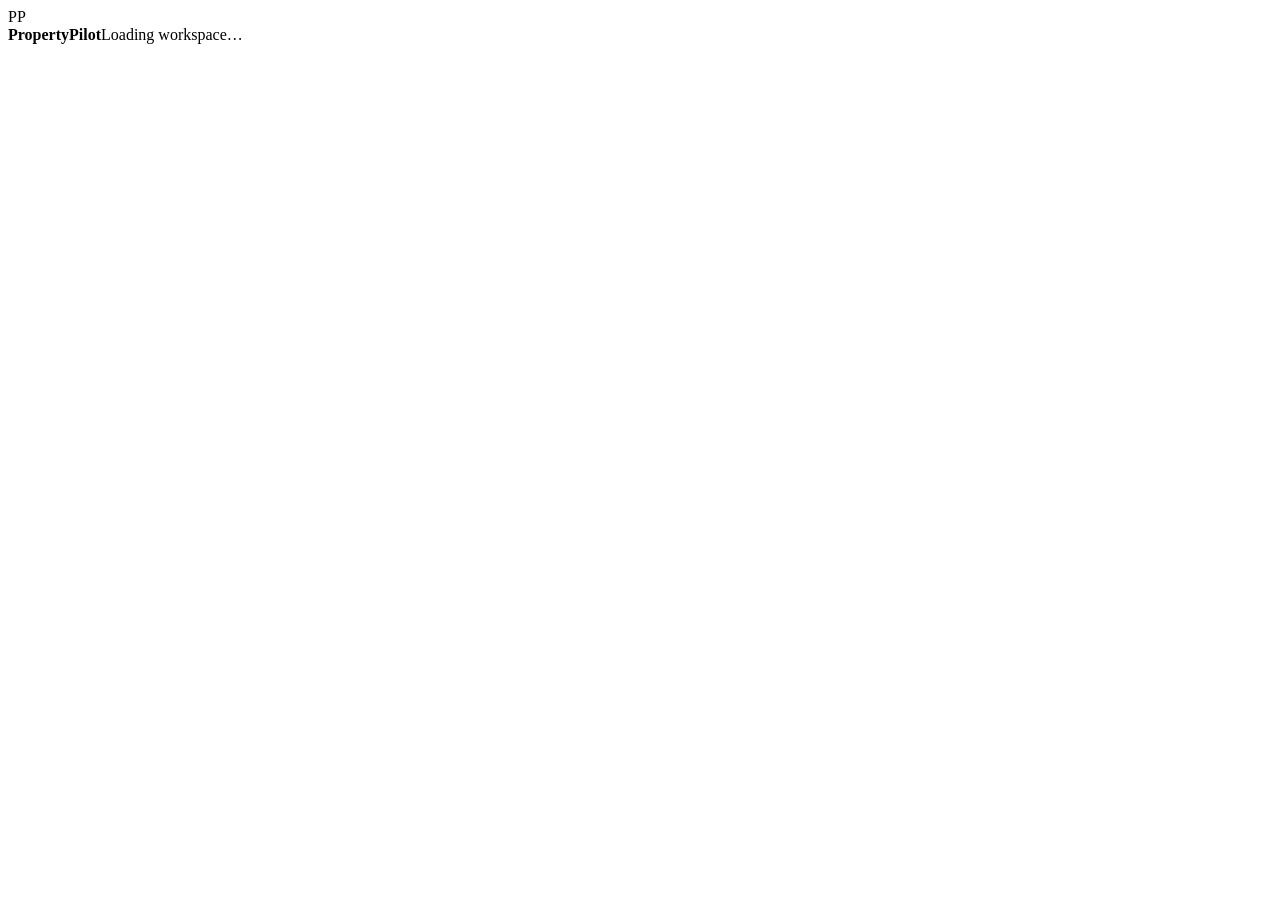
==== index.html @ 6ba386af "chore: add PropertyPilot index.html" ====
<!doctype html><html lang="en"><head><meta charset="utf-8"/><meta name="viewport" content="width=device-width,initial-scale=1"/><meta name="theme-color" content="#0b1736"/><meta name="description" content="PropertyPilot — AI Real Estate Listing Engine. Turn one property record into a complete marketing package."/><title>PropertyPilot — AI Real Estate Listing Engine</title><link rel="icon" href="assets/icon.svg" type="image/svg+xml"/><link rel="stylesheet" href="styles.css"/></head><body><div id="app"><div class="startup-screen"><div class="brand-mark">PP</div><div><strong>PropertyPilot</strong><span>Loading workspace…</span></div></div></div><div id="toast-root" aria-live="polite" aria-atomic="true"></div><script src="app.js"></script></body></html>
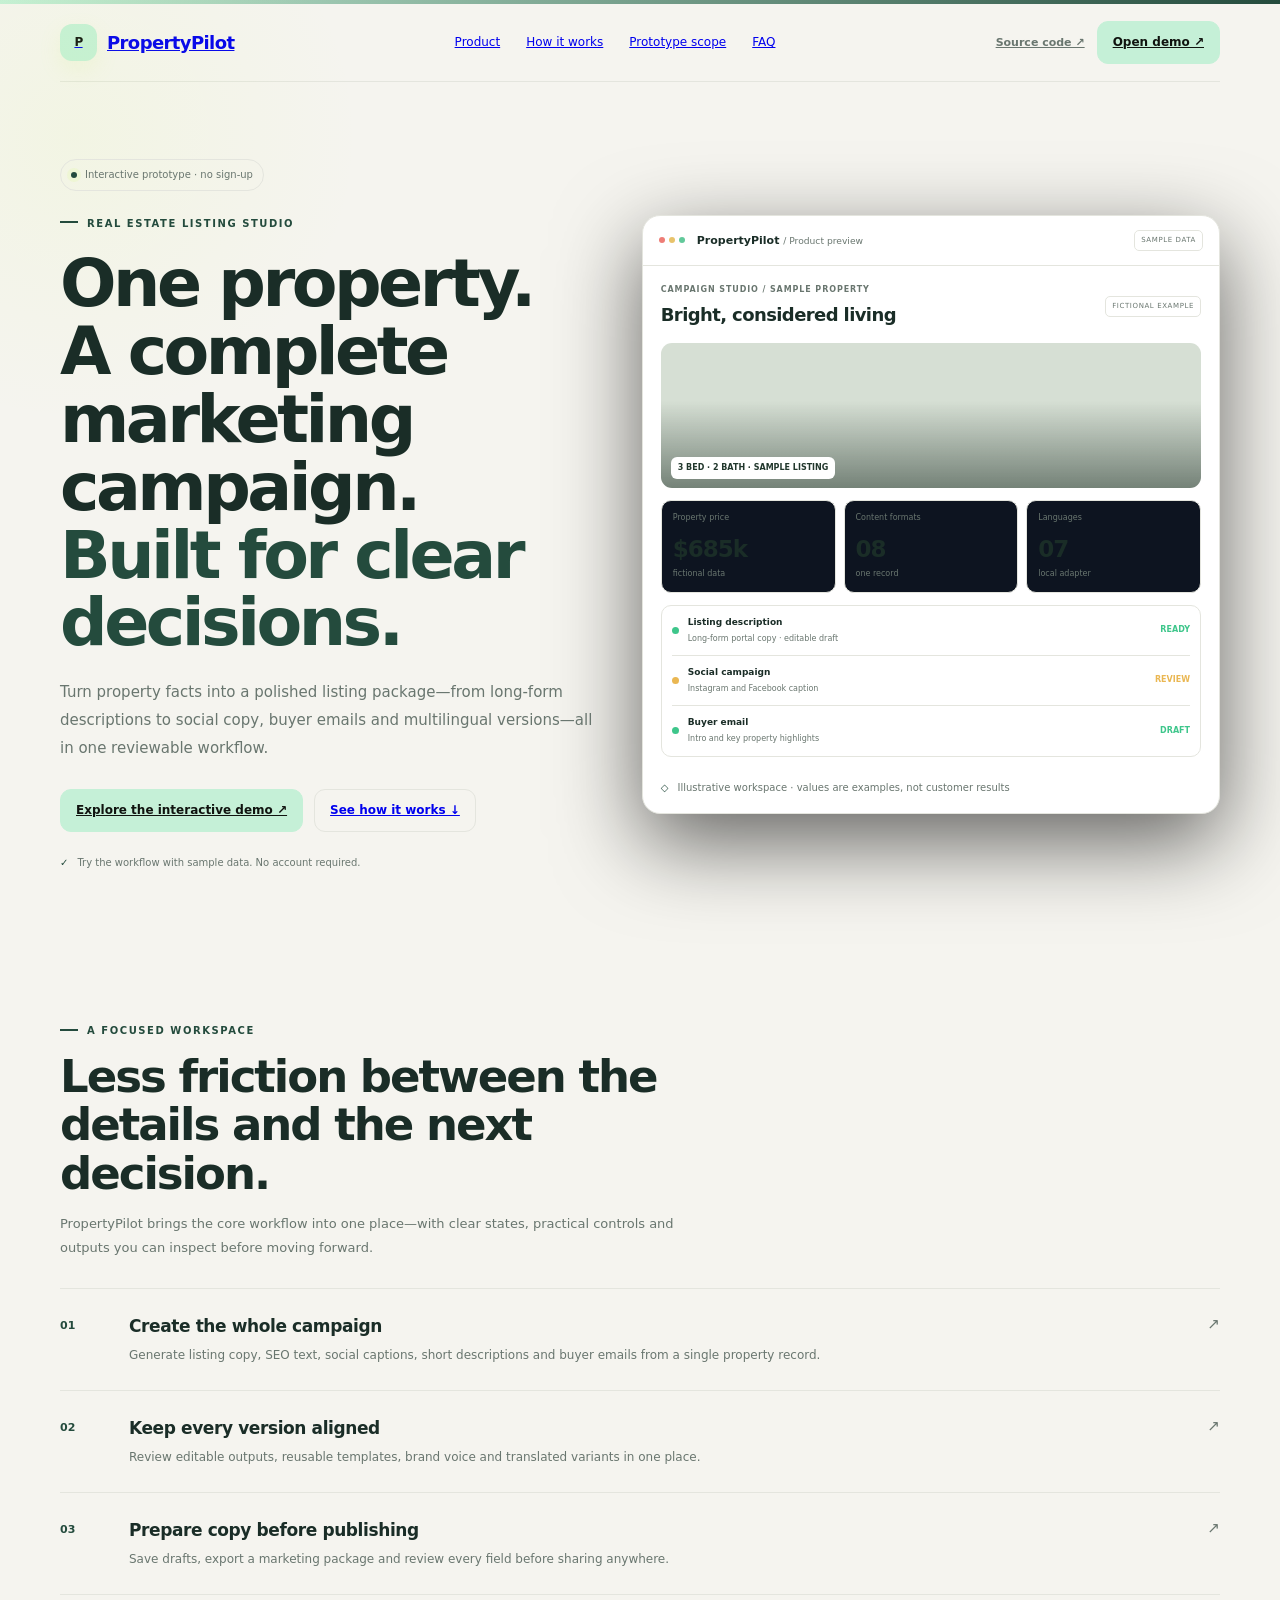
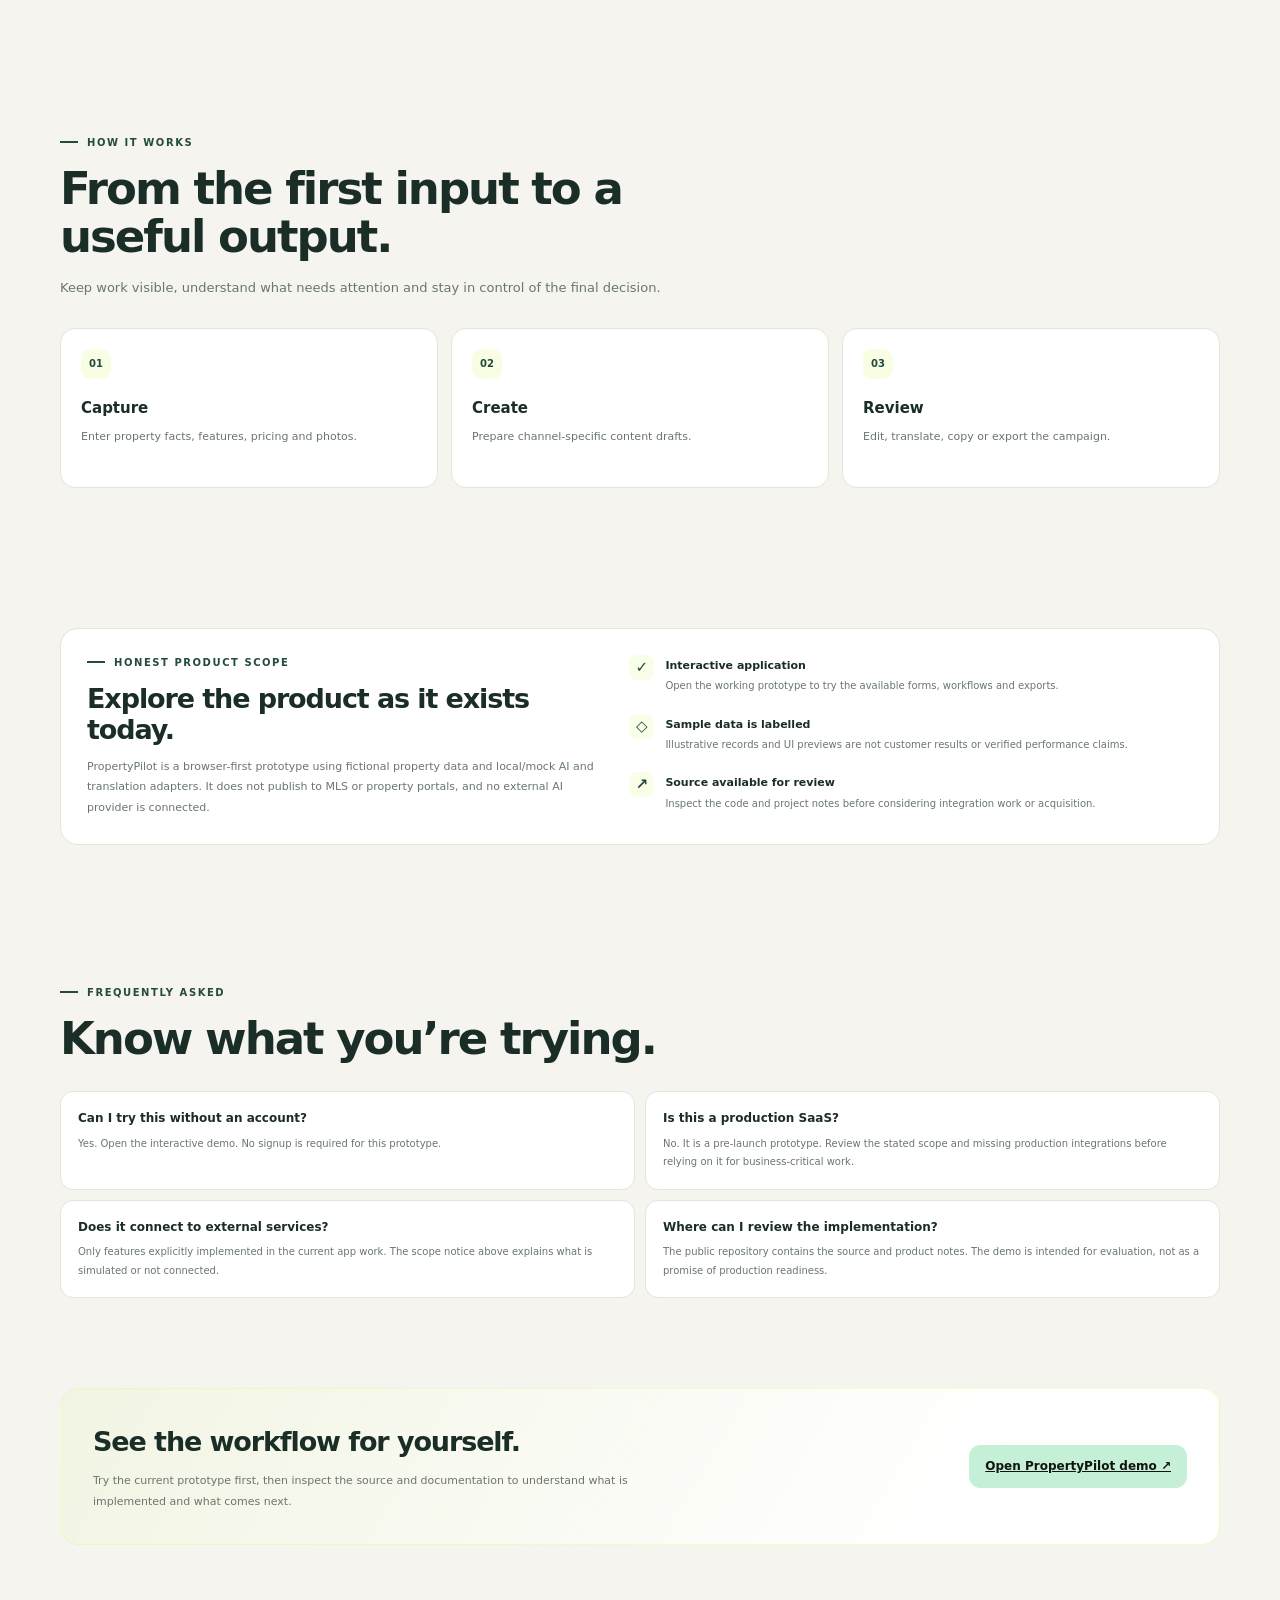
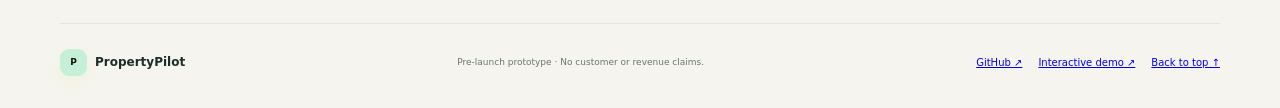
==== commit f2cb6a76: "Add polished product landing page; keep interactive demo in app.html" ====
--- a/index.html
+++ b/index.html
@@ -1 +1,6 @@
-<!doctype html><html lang="en"><head><meta charset="utf-8"/><meta name="viewport" content="width=device-width,initial-scale=1"/><meta name="theme-color" content="#0b1736"/><meta name="description" content="PropertyPilot — AI Real Estate Listing Engine. Turn one property record into a complete marketing package."/><title>PropertyPilot — AI Real Estate Listing Engine</title><link rel="icon" href="assets/icon.svg" type="image/svg+xml"/><link rel="stylesheet" href="styles.css"/></head><body><div id="app"><div class="startup-screen"><div class="brand-mark">PP</div><div><strong>PropertyPilot</strong><span>Loading workspace…</span></div></div></div><div id="toast-root" aria-live="polite" aria-atomic="true"></div><script src="app.js"></script></body></html>+<!doctype html><html lang="en"><head><meta charset="utf-8"><meta name="viewport" content="width=device-width,initial-scale=1"><meta name="theme-color" content="#f5f4ef"><meta name="description" content="Turn property facts into a polished listing package—from long-form descriptions to social copy, buyer emails and multilingual versions—all in one reviewable workflow."><meta property="og:title" content="PropertyPilot — One property. A complete marketing campaign."><meta property="og:description" content="Turn property facts into a polished listing package—from long-form descriptions to social copy, buyer emails and multilingual versions—all in one reviewable workflow."><title>PropertyPilot — One property. A complete marketing campaign.</title><style>
+:root{--bg:#f5f4ef;--panel:#ffffff;--line:#e4e5de;--ink:#1a2d27;--muted:#69766f;--a:#c5f0d7;--b:#244b3d}*{box-sizing:border-box}html{scroll-behavior:smooth;scroll-padding-top:90px}body{margin:0;background:var(--bg);color:var(--ink);font:15px/1.55 Inter,ui-sans-serif,system-ui,-apple-system,BlinkMacSystemFont,"Segoe UI",sans-serif}.site{overflow:hidden}.wrap{width:min(1160px,calc(100% - 44px));margin:auto}.stripe{height:4px;background:linear-gradient(90deg,var(--a),var(--b))}.nav{height:78px;display:flex;align-items:center;justify-content:space-between;gap:22px;border-bottom:1px solid var(--line)}.brand{display:flex;align-items:center;gap:10px;font-weight:850;letter-spacing:-.6px;font-size:18px}.mark{width:37px;height:37px;display:grid;place-items:center;background:var(--a);color:#10130f;border-radius:12px;font-size:12px;font-weight:900;box-shadow:0 8px 22px #d4fb6922}.links{display:flex;gap:26px;color:var(--muted);font-size:12px}.links a:hover{color:var(--ink)}.navright{display:flex;gap:12px;align-items:center}.source{font-size:11px;color:var(--muted);font-weight:750}.button{min-height:43px;padding:0 15px;display:inline-flex;align-items:center;justify-content:center;gap:8px;border:1px solid var(--line);border-radius:11px;font-size:12px;font-weight:800;transition:.18s}.button:hover{transform:translateY(-2px);border-color:var(--b)}.primary{background:var(--a);border-color:var(--a);color:#10130f}.menu{display:none;color:var(--ink);background:transparent;border:1px solid var(--line);border-radius:9px;padding:8px 10px}.hero{position:relative;display:grid;grid-template-columns:.96fr 1.04fr;gap:48px;align-items:center;padding:77px 0 83px;min-height:610px}.hero:before{content:"";position:absolute;width:590px;height:590px;left:-280px;top:-240px;border-radius:50%;background:radial-gradient(circle,#d4fb6916,transparent 68%);pointer-events:none}.copy{position:relative;z-index:1}.badge{display:inline-flex;align-items:center;gap:8px;border:1px solid var(--line);border-radius:99px;padding:7px 10px;margin-bottom:25px;color:var(--muted);font-size:10px}.badge i{width:6px;height:6px;background:var(--b);border-radius:50%;box-shadow:0 0 0 4px #d4fb6922}.eyebrow{font-size:10px;color:var(--b);font-weight:900;letter-spacing:1.55px;text-transform:uppercase}.eyebrow:before{content:"";display:inline-block;width:18px;height:2px;background:var(--b);vertical-align:middle;margin:0 9px 3px 0}.hero h1{font-size:clamp(44px,5.2vw,67px);line-height:1.02;letter-spacing:-3.5px;margin:19px 0 22px;font-weight:850;max-width:640px}.hero h1 em{font-style:normal;color:var(--b)}.lead{font-size:15px;line-height:1.85;color:var(--muted);max-width:550px;margin:0 0 26px}.ctas{display:flex;align-items:center;flex-wrap:wrap;gap:11px}.secondary{background:transparent}.micro{display:flex;align-items:center;gap:9px;margin-top:23px;color:var(--muted);font-size:10px}.micro strong{color:var(--b)}.preview{position:relative;background:var(--panel);border:1px solid var(--line);border-radius:18px;overflow:hidden;box-shadow:0 28px 85px #0009}.previewbar{display:flex;align-items:center;gap:12px;padding:14px 16px;border-bottom:1px solid var(--line);font-size:11px}.lights{display:flex;gap:4px}.lights i{width:6px;height:6px;border-radius:50%;background:var(--line)}.lights i:first-child{background:#ee7d76}.lights i:nth-child(2){background:#e8c36b}.lights i:nth-child(3){background:#62c99a}.previewbar b small{font-weight:500;color:var(--muted)}.pill{margin-left:auto;border:1px solid var(--line);padding:4px 6px;border-radius:5px;font-size:7px;letter-spacing:.6px;color:var(--muted);white-space:nowrap}.previewbody{padding:18px}.vhead{display:flex;align-items:center;justify-content:space-between;gap:10px;margin-bottom:14px}.vhead small,.scenario small{display:block;font-size:8px;font-weight:850;letter-spacing:.9px;color:var(--muted);margin-bottom:5px}.vhead h3{font-size:18px;letter-spacing:-.6px;margin:0}.stats{display:grid;grid-template-columns:repeat(3,minmax(0,1fr));gap:8px;margin-bottom:12px}.stats>div{background:#0d1420;border:1px solid var(--line);border-radius:10px;padding:11px;min-width:0}.stats small{display:block;font-size:8px;color:var(--muted);white-space:nowrap}.stats b{display:block;font-size:23px;letter-spacing:-1px;margin:7px 0 1px;white-space:nowrap}.stats em{font-size:11px;font-style:normal;color:var(--muted)}.stats span{display:block;color:var(--muted);font-size:8px}.chart{border:1px solid var(--line);border-radius:11px;padding:12px;margin-bottom:11px}.charthead{display:flex;justify-content:space-between;gap:8px;font-size:9px;margin-bottom:12px}.charthead small{font-size:8px;color:var(--muted)}.bars{height:76px;display:flex;align-items:flex-end;gap:7px;border-bottom:1px solid var(--line);background:repeating-linear-gradient(to bottom,transparent 0,transparent 24px,#28334680 25px,transparent 26px)}.bars i{flex:1;max-width:26px;border-radius:4px 4px 0 0;background:linear-gradient(180deg,var(--a),var(--b));opacity:.88}.bars i.bad{background:linear-gradient(180deg,#ff8d85,#cc535c)}.axis{display:flex;justify-content:space-between;font-size:7px;color:var(--muted);padding-top:7px}.rows{border:1px solid var(--line);border-radius:10px;padding:0 10px}.row{display:flex;gap:9px;align-items:center;padding:10px 0;border-bottom:1px solid var(--line)}.row:last-child{border-bottom:0}.row>div{flex:1;min-width:0}.row b{font-size:9px;display:block}.row small{display:block;font-size:8px;color:var(--muted);margin-top:3px}.row strong{font-size:8px;white-space:nowrap}.dot{width:7px;height:7px;border-radius:50%;flex:0 0 auto}.green{background:#3ec68b}.red{background:#ed7080}.gold{background:#eab752}.ok{color:#3ec68b}.err,.risk{color:#ed7080}.warn{color:#eab752}.chart .marginbars{display:grid;gap:10px}.marginbars>div{display:grid;grid-template-columns:75px 1fr 30px;gap:7px;align-items:center;font-size:8px}.marginbars span{color:var(--muted)}.marginbars i{height:7px;background:#d4fb6965;border-radius:8px;overflow:hidden}.marginbars i b{display:block;height:100%;background:var(--b);border-radius:8px}.marginbars i b.below{background:#d79b45}.marginbars strong{text-align:right;font-size:8px}.scenario{display:flex;justify-content:space-between;gap:12px;padding:12px;border:1px solid var(--line);border-radius:10px}.scenario b{font-size:10px;display:block}.scenario span{font-size:8px;color:var(--muted);display:block;margin-top:5px}.result{border-left:1px solid var(--line);padding-left:12px;min-width:110px}.result strong{display:block;font-size:19px;letter-spacing:-.7px}.riskbanner{display:flex;align-items:center;gap:9px;border:1px solid #8a5cf655;background:#26182a;border-radius:10px;padding:10px;margin-bottom:10px}.shield{display:grid;place-items:center;width:27px;height:27px;border-radius:8px;background:#874cff24;color:#bda8ff;font-weight:900}.riskbanner div{flex:1;min-width:0}.riskbanner b{display:block;font-size:9px}.riskbanner small{display:block;color:var(--muted);font-size:7px;margin-top:3px}.riskbanner strong{font-size:8px;color:#bda8ff}.avatar{width:25px;height:25px;display:grid;place-items:center;border-radius:8px;background:#d4fb6933;color:var(--b);font-size:8px;font-weight:900;flex:0 0 auto}.row .avatar+b{display:block}.section{padding:70px 0}.sectionhead{max-width:660px;margin-bottom:28px}.sectionhead h2{font-size:clamp(32px,4vw,45px);line-height:1.08;letter-spacing:-2px;margin:14px 0}.sectionhead p{color:var(--muted);font-size:13px;line-height:1.85;margin:0}.features{border-top:1px solid var(--line)}.feature{display:grid;grid-template-columns:55px 1fr 22px;gap:14px;padding:24px 0;border-bottom:1px solid var(--line)}.no{color:var(--b);font-size:11px;font-weight:900;padding-top:4px}.feature h3{font-size:17px;letter-spacing:-.4px;margin:0 0 5px}.feature p{max-width:700px;color:var(--muted);font-size:12px;line-height:1.8;margin:0}.arrow{text-align:right;color:var(--muted)}.steps{display:grid;grid-template-columns:repeat(3,1fr);gap:13px}.step{padding:20px;border:1px solid var(--line);border-radius:15px;background:var(--panel);min-height:160px}.step span{width:30px;height:30px;display:grid;place-items:center;border-radius:9px;background:#d4fb6930;color:var(--b);font-size:10px;font-weight:900}.step h3{font-size:15px;margin:18px 0 7px}.step p{font-size:11px;line-height:1.8;color:var(--muted);margin:0}.truth{display:grid;grid-template-columns:1fr 1.1fr;gap:30px;border:1px solid var(--line);border-radius:18px;background:var(--panel);padding:26px}.truth h2{font-size:27px;letter-spacing:-1.1px;line-height:1.16;margin:12px 0}.truth p{font-size:11px;line-height:1.85;color:var(--muted);margin:0}.truthitems{display:grid;gap:13px}.truthitem{display:flex;gap:11px}.check{width:25px;height:25px;flex:0 0 25px;border-radius:8px;display:grid;place-items:center;background:#d4fb6925;color:var(--b);font-weight:900}.truthitem b{display:block;font-size:11px;margin:2px 0 3px}.truthitem small{display:block;color:var(--muted);font-size:10px;line-height:1.75}.faqgrid{display:grid;grid-template-columns:1fr 1fr;gap:10px}.faq{border:1px solid var(--line);background:var(--panel);border-radius:13px;padding:17px}.faq h3{font-size:12px;margin:0 0 7px}.faq p{font-size:10px;line-height:1.85;color:var(--muted);margin:0}.closing{padding:20px 0 78px}.closebox{display:flex;align-items:center;justify-content:space-between;gap:20px;padding:32px;border:1px solid #d4fb6955;border-radius:19px;background:linear-gradient(120deg,#d4fb6916,var(--panel) 78%);position:relative;overflow:hidden}.closebox h2{font-size:27px;letter-spacing:-1.1px;margin:0 0 8px}.closebox p{max-width:580px;color:var(--muted);font-size:11px;line-height:1.85;margin:0}.foot{padding:25px 0 32px;border-top:1px solid var(--line);display:flex;justify-content:space-between;gap:15px;flex-wrap:wrap;align-items:center}.footbrand{display:flex;align-items:center;gap:8px;font-size:12px;font-weight:850}.footbrand .mark{width:27px;height:27px;border-radius:9px;font-size:9px}.footnote{color:var(--muted);font-size:9px}.footlinks{display:flex;gap:16px;color:var(--muted);font-size:10px}
+@media(max-width:960px){.hero{grid-template-columns:1fr;gap:32px;padding:60px 0}.hero h1{max-width:780px}.copy{max-width:760px}.preview{max-width:760px;width:100%;margin:auto}.truth{grid-template-columns:1fr;gap:22px}}
+@media(max-width:700px){.wrap{width:calc(100% - 30px)}.nav{height:66px}.links{display:none}.source{display:none}.menu{display:block}.hero{padding:42px 0 48px;min-height:0;gap:26px}.hero h1{font-size:clamp(42px,11vw,58px);letter-spacing:-2.7px}.lead{font-size:13px}.button{min-height:41px;padding:0 11px}.previewbody{padding:12px}.previewbar{padding:12px}.stats{gap:5px}.stats>div{padding:9px 7px}.stats b{font-size:18px}.section{padding:51px 0}.sectionhead h2{font-size:34px}.feature{grid-template-columns:30px 1fr 15px;gap:8px;padding:20px 0}.feature h3{font-size:15px}.steps{grid-template-columns:1fr;gap:9px}.step{min-height:0;padding:16px}.step h3{margin:11px 0 6px}.truth{padding:19px}.truth h2{font-size:24px}.faqgrid{grid-template-columns:1fr}.closebox{padding:23px;align-items:flex-start;flex-direction:column}.closebox h2{font-size:24px}.foot{flex-direction:column;align-items:flex-start}.footlinks{flex-wrap:wrap}.result{min-width:95px}.row small{overflow-wrap:anywhere}}
+@media(prefers-reduced-motion:reduce){html{scroll-behavior:auto}.button{transition:none}}
+</style></head><body><div class="site"><div class="stripe"></div><div class="wrap"><header class="nav"><a class="brand" href="#top"><span class="mark">P</span>PropertyPilot</a><nav class="links" aria-label="Main navigation"><a href="#product">Product</a><a href="#workflow">How it works</a><a href="#scope">Prototype scope</a><a href="#faq">FAQ</a></nav><div class="navright"><a class="source" href="https://github.com/dmytri595-design/ropertyPilot" target="_blank" rel="noopener noreferrer">Source code ↗</a><a class="button primary" href="app.html">Open demo ↗</a><button class="menu" aria-label="Toggle navigation" id="menubtn">☰</button></div></header><main id="top"><section class="hero"><div class="copy"><div class="badge"><i></i> Interactive prototype · no sign-up</div><div class="eyebrow">REAL ESTATE LISTING STUDIO</div><h1>One property. A complete marketing campaign. <em>Built for clear decisions.</em></h1><p class="lead">Turn property facts into a polished listing package—from long-form descriptions to social copy, buyer emails and multilingual versions—all in one reviewable workflow.</p><div class="ctas"><a class="button primary" href="app.html">Explore the interactive demo ↗</a><a class="button secondary" href="#product">See how it works ↓</a></div><div class="micro"><strong>✓</strong> Try the workflow with sample data. No account required.</div></div><div class="preview"><div class="previewbar"><span class="lights"><i></i><i></i><i></i></span><b>PropertyPilot <small> / Product preview</small></b><span class="pill">SAMPLE DATA</span></div><div class="previewbody"><div class="vhead"><div><small>CAMPAIGN STUDIO / SAMPLE PROPERTY</small><h3>Bright, considered living</h3></div><span class="pill">FICTIONAL EXAMPLE</span></div><div style="height:145px;border-radius:11px;background:linear-gradient(0deg,#14261c80,transparent 60%),url('https://images.unsplash.com/photo-1600585154340-be6161a56a0c?auto=format&fit=crop&w=900&q=85') center/cover,#d6dfd4;position:relative;margin-bottom:12px"><span style="position:absolute;bottom:9px;left:10px;background:#fff;color:#21372c;border-radius:6px;padding:5px 7px;font-size:8px;font-weight:900">3 BED · 2 BATH · SAMPLE LISTING</span></div><div class="stats"><div><small>Property price</small><b>$685k</b><span>fictional data</span></div><div><small>Content formats</small><b>08</b><span>one record</span></div><div><small>Languages</small><b>07</b><span>local adapter</span></div></div><div class="rows"><div class="row"><i class="dot green"></i><div><b>Listing description</b><small>Long-form portal copy · editable draft</small></div><strong class="ok">READY</strong></div><div class="row"><i class="dot gold"></i><div><b>Social campaign</b><small>Instagram and Facebook caption</small></div><strong class="warn">REVIEW</strong></div><div class="row"><i class="dot green"></i><div><b>Buyer email</b><small>Intro and key property highlights</small></div><strong class="ok">DRAFT</strong></div></div><div class="micro"><strong>◇</strong> Illustrative workspace · values are examples, not customer results</div></div></div></section><section class="section" id="product"><div class="sectionhead"><div class="eyebrow">A focused workspace</div><h2>Less friction between the details and the next decision.</h2><p>PropertyPilot brings the core workflow into one place—with clear states, practical controls and outputs you can inspect before moving forward.</p></div><div class="features"><article class="feature"><span class="no">01</span><div><h3>Create the whole campaign</h3><p>Generate listing copy, SEO text, social captions, short descriptions and buyer emails from a single property record.</p></div><span class="arrow">↗</span></article><article class="feature"><span class="no">02</span><div><h3>Keep every version aligned</h3><p>Review editable outputs, reusable templates, brand voice and translated variants in one place.</p></div><span class="arrow">↗</span></article><article class="feature"><span class="no">03</span><div><h3>Prepare copy before publishing</h3><p>Save drafts, export a marketing package and review every field before sharing anywhere.</p></div><span class="arrow">↗</span></article></div></section><section class="section" id="workflow"><div class="sectionhead"><div class="eyebrow">How it works</div><h2>From the first input to a useful output.</h2><p>Keep work visible, understand what needs attention and stay in control of the final decision.</p></div><div class="steps"><article class="step"><span>01</span><h3>Capture</h3><p>Enter property facts, features, pricing and photos.</p></article><article class="step"><span>02</span><h3>Create</h3><p>Prepare channel-specific content drafts.</p></article><article class="step"><span>03</span><h3>Review</h3><p>Edit, translate, copy or export the campaign.</p></article></div></section><section class="section" id="scope"><div class="truth"><div><div class="eyebrow">Honest product scope</div><h2>Explore the product as it exists today.</h2><p>PropertyPilot is a browser-first prototype using fictional property data and local/mock AI and translation adapters. It does not publish to MLS or property portals, and no external AI provider is connected.</p></div><div class="truthitems"><div class="truthitem"><span class="check">✓</span><div><b>Interactive application</b><small>Open the working prototype to try the available forms, workflows and exports.</small></div></div><div class="truthitem"><span class="check">◇</span><div><b>Sample data is labelled</b><small>Illustrative records and UI previews are not customer results or verified performance claims.</small></div></div><div class="truthitem"><span class="check">↗</span><div><b>Source available for review</b><small>Inspect the code and project notes before considering integration work or acquisition.</small></div></div></div></div></section><section class="section" id="faq"><div class="sectionhead"><div class="eyebrow">Frequently asked</div><h2>Know what you’re trying.</h2></div><div class="faqgrid"><article class="faq"><h3>Can I try this without an account?</h3><p>Yes. Open the interactive demo. No signup is required for this prototype.</p></article><article class="faq"><h3>Is this a production SaaS?</h3><p>No. It is a pre-launch prototype. Review the stated scope and missing production integrations before relying on it for business-critical work.</p></article><article class="faq"><h3>Does it connect to external services?</h3><p>Only features explicitly implemented in the current app work. The scope notice above explains what is simulated or not connected.</p></article><article class="faq"><h3>Where can I review the implementation?</h3><p>The public repository contains the source and product notes. The demo is intended for evaluation, not as a promise of production readiness.</p></article></div></section><section class="closing"><div class="closebox"><div><h2>See the workflow for yourself.</h2><p>Try the current prototype first, then inspect the source and documentation to understand what is implemented and what comes next.</p></div><a class="button primary" href="app.html">Open PropertyPilot demo ↗</a></div></section></main><footer class="foot"><div class="footbrand"><span class="mark">P</span>PropertyPilot</div><div class="footnote">Pre-launch prototype · No customer or revenue claims.</div><div class="footlinks"><a href="https://github.com/dmytri595-design/ropertyPilot" target="_blank" rel="noopener noreferrer">GitHub ↗</a><a href="app.html">Interactive demo ↗</a><a href="#top">Back to top ↑</a></div></footer></div></div><script>(function(){var b=document.getElementById("menubtn");if(!b)return;b.addEventListener("click",function(){var n=document.querySelector(".links");if(!n)return;var show=n.style.display!=="flex";n.style.display=show?"flex":"none";if(show){n.style.position="absolute";n.style.top="72px";n.style.left="15px";n.style.right="15px";n.style.zIndex="20";n.style.padding="17px";n.style.flexDirection="column";n.style.gap="15px";n.style.background="var(--panel)";n.style.border="1px solid var(--line)";n.style.borderRadius="13px"}})})();</script></body></html>
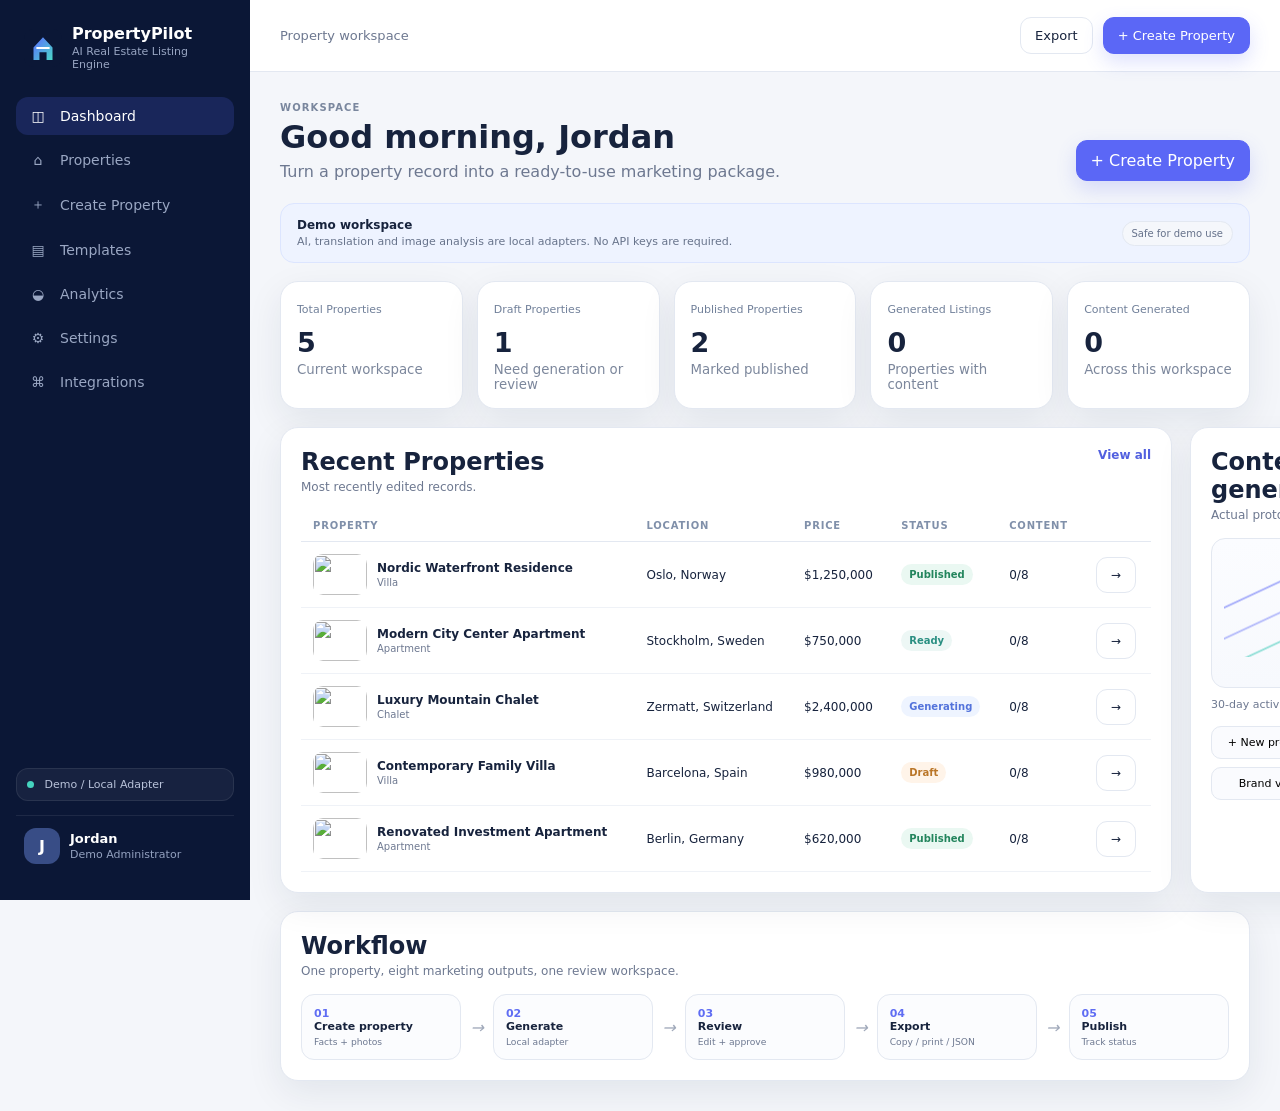
==== commit 301d6825: "Restore the original business application as the main homepage" ====
--- a/index.html
+++ b/index.html
@@ -1,6 +1 @@
-<!doctype html><html lang="en"><head><meta charset="utf-8"><meta name="viewport" content="width=device-width,initial-scale=1"><meta name="theme-color" content="#f5f4ef"><meta name="description" content="Turn property facts into a polished listing package—from long-form descriptions to social copy, buyer emails and multilingual versions—all in one reviewable workflow."><meta property="og:title" content="PropertyPilot — One property. A complete marketing campaign."><meta property="og:description" content="Turn property facts into a polished listing package—from long-form descriptions to social copy, buyer emails and multilingual versions—all in one reviewable workflow."><title>PropertyPilot — One property. A complete marketing campaign.</title><style>
-:root{--bg:#f5f4ef;--panel:#ffffff;--line:#e4e5de;--ink:#1a2d27;--muted:#69766f;--a:#c5f0d7;--b:#244b3d}*{box-sizing:border-box}html{scroll-behavior:smooth;scroll-padding-top:90px}body{margin:0;background:var(--bg);color:var(--ink);font:15px/1.55 Inter,ui-sans-serif,system-ui,-apple-system,BlinkMacSystemFont,"Segoe UI",sans-serif}.site{overflow:hidden}.wrap{width:min(1160px,calc(100% - 44px));margin:auto}.stripe{height:4px;background:linear-gradient(90deg,var(--a),var(--b))}.nav{height:78px;display:flex;align-items:center;justify-content:space-between;gap:22px;border-bottom:1px solid var(--line)}.brand{display:flex;align-items:center;gap:10px;font-weight:850;letter-spacing:-.6px;font-size:18px}.mark{width:37px;height:37px;display:grid;place-items:center;background:var(--a);color:#10130f;border-radius:12px;font-size:12px;font-weight:900;box-shadow:0 8px 22px #d4fb6922}.links{display:flex;gap:26px;color:var(--muted);font-size:12px}.links a:hover{color:var(--ink)}.navright{display:flex;gap:12px;align-items:center}.source{font-size:11px;color:var(--muted);font-weight:750}.button{min-height:43px;padding:0 15px;display:inline-flex;align-items:center;justify-content:center;gap:8px;border:1px solid var(--line);border-radius:11px;font-size:12px;font-weight:800;transition:.18s}.button:hover{transform:translateY(-2px);border-color:var(--b)}.primary{background:var(--a);border-color:var(--a);color:#10130f}.menu{display:none;color:var(--ink);background:transparent;border:1px solid var(--line);border-radius:9px;padding:8px 10px}.hero{position:relative;display:grid;grid-template-columns:.96fr 1.04fr;gap:48px;align-items:center;padding:77px 0 83px;min-height:610px}.hero:before{content:"";position:absolute;width:590px;height:590px;left:-280px;top:-240px;border-radius:50%;background:radial-gradient(circle,#d4fb6916,transparent 68%);pointer-events:none}.copy{position:relative;z-index:1}.badge{display:inline-flex;align-items:center;gap:8px;border:1px solid var(--line);border-radius:99px;padding:7px 10px;margin-bottom:25px;color:var(--muted);font-size:10px}.badge i{width:6px;height:6px;background:var(--b);border-radius:50%;box-shadow:0 0 0 4px #d4fb6922}.eyebrow{font-size:10px;color:var(--b);font-weight:900;letter-spacing:1.55px;text-transform:uppercase}.eyebrow:before{content:"";display:inline-block;width:18px;height:2px;background:var(--b);vertical-align:middle;margin:0 9px 3px 0}.hero h1{font-size:clamp(44px,5.2vw,67px);line-height:1.02;letter-spacing:-3.5px;margin:19px 0 22px;font-weight:850;max-width:640px}.hero h1 em{font-style:normal;color:var(--b)}.lead{font-size:15px;line-height:1.85;color:var(--muted);max-width:550px;margin:0 0 26px}.ctas{display:flex;align-items:center;flex-wrap:wrap;gap:11px}.secondary{background:transparent}.micro{display:flex;align-items:center;gap:9px;margin-top:23px;color:var(--muted);font-size:10px}.micro strong{color:var(--b)}.preview{position:relative;background:var(--panel);border:1px solid var(--line);border-radius:18px;overflow:hidden;box-shadow:0 28px 85px #0009}.previewbar{display:flex;align-items:center;gap:12px;padding:14px 16px;border-bottom:1px solid var(--line);font-size:11px}.lights{display:flex;gap:4px}.lights i{width:6px;height:6px;border-radius:50%;background:var(--line)}.lights i:first-child{background:#ee7d76}.lights i:nth-child(2){background:#e8c36b}.lights i:nth-child(3){background:#62c99a}.previewbar b small{font-weight:500;color:var(--muted)}.pill{margin-left:auto;border:1px solid var(--line);padding:4px 6px;border-radius:5px;font-size:7px;letter-spacing:.6px;color:var(--muted);white-space:nowrap}.previewbody{padding:18px}.vhead{display:flex;align-items:center;justify-content:space-between;gap:10px;margin-bottom:14px}.vhead small,.scenario small{display:block;font-size:8px;font-weight:850;letter-spacing:.9px;color:var(--muted);margin-bottom:5px}.vhead h3{font-size:18px;letter-spacing:-.6px;margin:0}.stats{display:grid;grid-template-columns:repeat(3,minmax(0,1fr));gap:8px;margin-bottom:12px}.stats>div{background:#0d1420;border:1px solid var(--line);border-radius:10px;padding:11px;min-width:0}.stats small{display:block;font-size:8px;color:var(--muted);white-space:nowrap}.stats b{display:block;font-size:23px;letter-spacing:-1px;margin:7px 0 1px;white-space:nowrap}.stats em{font-size:11px;font-style:normal;color:var(--muted)}.stats span{display:block;color:var(--muted);font-size:8px}.chart{border:1px solid var(--line);border-radius:11px;padding:12px;margin-bottom:11px}.charthead{display:flex;justify-content:space-between;gap:8px;font-size:9px;margin-bottom:12px}.charthead small{font-size:8px;color:var(--muted)}.bars{height:76px;display:flex;align-items:flex-end;gap:7px;border-bottom:1px solid var(--line);background:repeating-linear-gradient(to bottom,transparent 0,transparent 24px,#28334680 25px,transparent 26px)}.bars i{flex:1;max-width:26px;border-radius:4px 4px 0 0;background:linear-gradient(180deg,var(--a),var(--b));opacity:.88}.bars i.bad{background:linear-gradient(180deg,#ff8d85,#cc535c)}.axis{display:flex;justify-content:space-between;font-size:7px;color:var(--muted);padding-top:7px}.rows{border:1px solid var(--line);border-radius:10px;padding:0 10px}.row{display:flex;gap:9px;align-items:center;padding:10px 0;border-bottom:1px solid var(--line)}.row:last-child{border-bottom:0}.row>div{flex:1;min-width:0}.row b{font-size:9px;display:block}.row small{display:block;font-size:8px;color:var(--muted);margin-top:3px}.row strong{font-size:8px;white-space:nowrap}.dot{width:7px;height:7px;border-radius:50%;flex:0 0 auto}.green{background:#3ec68b}.red{background:#ed7080}.gold{background:#eab752}.ok{color:#3ec68b}.err,.risk{color:#ed7080}.warn{color:#eab752}.chart .marginbars{display:grid;gap:10px}.marginbars>div{display:grid;grid-template-columns:75px 1fr 30px;gap:7px;align-items:center;font-size:8px}.marginbars span{color:var(--muted)}.marginbars i{height:7px;background:#d4fb6965;border-radius:8px;overflow:hidden}.marginbars i b{display:block;height:100%;background:var(--b);border-radius:8px}.marginbars i b.below{background:#d79b45}.marginbars strong{text-align:right;font-size:8px}.scenario{display:flex;justify-content:space-between;gap:12px;padding:12px;border:1px solid var(--line);border-radius:10px}.scenario b{font-size:10px;display:block}.scenario span{font-size:8px;color:var(--muted);display:block;margin-top:5px}.result{border-left:1px solid var(--line);padding-left:12px;min-width:110px}.result strong{display:block;font-size:19px;letter-spacing:-.7px}.riskbanner{display:flex;align-items:center;gap:9px;border:1px solid #8a5cf655;background:#26182a;border-radius:10px;padding:10px;margin-bottom:10px}.shield{display:grid;place-items:center;width:27px;height:27px;border-radius:8px;background:#874cff24;color:#bda8ff;font-weight:900}.riskbanner div{flex:1;min-width:0}.riskbanner b{display:block;font-size:9px}.riskbanner small{display:block;color:var(--muted);font-size:7px;margin-top:3px}.riskbanner strong{font-size:8px;color:#bda8ff}.avatar{width:25px;height:25px;display:grid;place-items:center;border-radius:8px;background:#d4fb6933;color:var(--b);font-size:8px;font-weight:900;flex:0 0 auto}.row .avatar+b{display:block}.section{padding:70px 0}.sectionhead{max-width:660px;margin-bottom:28px}.sectionhead h2{font-size:clamp(32px,4vw,45px);line-height:1.08;letter-spacing:-2px;margin:14px 0}.sectionhead p{color:var(--muted);font-size:13px;line-height:1.85;margin:0}.features{border-top:1px solid var(--line)}.feature{display:grid;grid-template-columns:55px 1fr 22px;gap:14px;padding:24px 0;border-bottom:1px solid var(--line)}.no{color:var(--b);font-size:11px;font-weight:900;padding-top:4px}.feature h3{font-size:17px;letter-spacing:-.4px;margin:0 0 5px}.feature p{max-width:700px;color:var(--muted);font-size:12px;line-height:1.8;margin:0}.arrow{text-align:right;color:var(--muted)}.steps{display:grid;grid-template-columns:repeat(3,1fr);gap:13px}.step{padding:20px;border:1px solid var(--line);border-radius:15px;background:var(--panel);min-height:160px}.step span{width:30px;height:30px;display:grid;place-items:center;border-radius:9px;background:#d4fb6930;color:var(--b);font-size:10px;font-weight:900}.step h3{font-size:15px;margin:18px 0 7px}.step p{font-size:11px;line-height:1.8;color:var(--muted);margin:0}.truth{display:grid;grid-template-columns:1fr 1.1fr;gap:30px;border:1px solid var(--line);border-radius:18px;background:var(--panel);padding:26px}.truth h2{font-size:27px;letter-spacing:-1.1px;line-height:1.16;margin:12px 0}.truth p{font-size:11px;line-height:1.85;color:var(--muted);margin:0}.truthitems{display:grid;gap:13px}.truthitem{display:flex;gap:11px}.check{width:25px;height:25px;flex:0 0 25px;border-radius:8px;display:grid;place-items:center;background:#d4fb6925;color:var(--b);font-weight:900}.truthitem b{display:block;font-size:11px;margin:2px 0 3px}.truthitem small{display:block;color:var(--muted);font-size:10px;line-height:1.75}.faqgrid{display:grid;grid-template-columns:1fr 1fr;gap:10px}.faq{border:1px solid var(--line);background:var(--panel);border-radius:13px;padding:17px}.faq h3{font-size:12px;margin:0 0 7px}.faq p{font-size:10px;line-height:1.85;color:var(--muted);margin:0}.closing{padding:20px 0 78px}.closebox{display:flex;align-items:center;justify-content:space-between;gap:20px;padding:32px;border:1px solid #d4fb6955;border-radius:19px;background:linear-gradient(120deg,#d4fb6916,var(--panel) 78%);position:relative;overflow:hidden}.closebox h2{font-size:27px;letter-spacing:-1.1px;margin:0 0 8px}.closebox p{max-width:580px;color:var(--muted);font-size:11px;line-height:1.85;margin:0}.foot{padding:25px 0 32px;border-top:1px solid var(--line);display:flex;justify-content:space-between;gap:15px;flex-wrap:wrap;align-items:center}.footbrand{display:flex;align-items:center;gap:8px;font-size:12px;font-weight:850}.footbrand .mark{width:27px;height:27px;border-radius:9px;font-size:9px}.footnote{color:var(--muted);font-size:9px}.footlinks{display:flex;gap:16px;color:var(--muted);font-size:10px}
-@media(max-width:960px){.hero{grid-template-columns:1fr;gap:32px;padding:60px 0}.hero h1{max-width:780px}.copy{max-width:760px}.preview{max-width:760px;width:100%;margin:auto}.truth{grid-template-columns:1fr;gap:22px}}
-@media(max-width:700px){.wrap{width:calc(100% - 30px)}.nav{height:66px}.links{display:none}.source{display:none}.menu{display:block}.hero{padding:42px 0 48px;min-height:0;gap:26px}.hero h1{font-size:clamp(42px,11vw,58px);letter-spacing:-2.7px}.lead{font-size:13px}.button{min-height:41px;padding:0 11px}.previewbody{padding:12px}.previewbar{padding:12px}.stats{gap:5px}.stats>div{padding:9px 7px}.stats b{font-size:18px}.section{padding:51px 0}.sectionhead h2{font-size:34px}.feature{grid-template-columns:30px 1fr 15px;gap:8px;padding:20px 0}.feature h3{font-size:15px}.steps{grid-template-columns:1fr;gap:9px}.step{min-height:0;padding:16px}.step h3{margin:11px 0 6px}.truth{padding:19px}.truth h2{font-size:24px}.faqgrid{grid-template-columns:1fr}.closebox{padding:23px;align-items:flex-start;flex-direction:column}.closebox h2{font-size:24px}.foot{flex-direction:column;align-items:flex-start}.footlinks{flex-wrap:wrap}.result{min-width:95px}.row small{overflow-wrap:anywhere}}
-@media(prefers-reduced-motion:reduce){html{scroll-behavior:auto}.button{transition:none}}
-</style></head><body><div class="site"><div class="stripe"></div><div class="wrap"><header class="nav"><a class="brand" href="#top"><span class="mark">P</span>PropertyPilot</a><nav class="links" aria-label="Main navigation"><a href="#product">Product</a><a href="#workflow">How it works</a><a href="#scope">Prototype scope</a><a href="#faq">FAQ</a></nav><div class="navright"><a class="source" href="https://github.com/dmytri595-design/ropertyPilot" target="_blank" rel="noopener noreferrer">Source code ↗</a><a class="button primary" href="app.html">Open demo ↗</a><button class="menu" aria-label="Toggle navigation" id="menubtn">☰</button></div></header><main id="top"><section class="hero"><div class="copy"><div class="badge"><i></i> Interactive prototype · no sign-up</div><div class="eyebrow">REAL ESTATE LISTING STUDIO</div><h1>One property. A complete marketing campaign. <em>Built for clear decisions.</em></h1><p class="lead">Turn property facts into a polished listing package—from long-form descriptions to social copy, buyer emails and multilingual versions—all in one reviewable workflow.</p><div class="ctas"><a class="button primary" href="app.html">Explore the interactive demo ↗</a><a class="button secondary" href="#product">See how it works ↓</a></div><div class="micro"><strong>✓</strong> Try the workflow with sample data. No account required.</div></div><div class="preview"><div class="previewbar"><span class="lights"><i></i><i></i><i></i></span><b>PropertyPilot <small> / Product preview</small></b><span class="pill">SAMPLE DATA</span></div><div class="previewbody"><div class="vhead"><div><small>CAMPAIGN STUDIO / SAMPLE PROPERTY</small><h3>Bright, considered living</h3></div><span class="pill">FICTIONAL EXAMPLE</span></div><div style="height:145px;border-radius:11px;background:linear-gradient(0deg,#14261c80,transparent 60%),url('https://images.unsplash.com/photo-1600585154340-be6161a56a0c?auto=format&fit=crop&w=900&q=85') center/cover,#d6dfd4;position:relative;margin-bottom:12px"><span style="position:absolute;bottom:9px;left:10px;background:#fff;color:#21372c;border-radius:6px;padding:5px 7px;font-size:8px;font-weight:900">3 BED · 2 BATH · SAMPLE LISTING</span></div><div class="stats"><div><small>Property price</small><b>$685k</b><span>fictional data</span></div><div><small>Content formats</small><b>08</b><span>one record</span></div><div><small>Languages</small><b>07</b><span>local adapter</span></div></div><div class="rows"><div class="row"><i class="dot green"></i><div><b>Listing description</b><small>Long-form portal copy · editable draft</small></div><strong class="ok">READY</strong></div><div class="row"><i class="dot gold"></i><div><b>Social campaign</b><small>Instagram and Facebook caption</small></div><strong class="warn">REVIEW</strong></div><div class="row"><i class="dot green"></i><div><b>Buyer email</b><small>Intro and key property highlights</small></div><strong class="ok">DRAFT</strong></div></div><div class="micro"><strong>◇</strong> Illustrative workspace · values are examples, not customer results</div></div></div></section><section class="section" id="product"><div class="sectionhead"><div class="eyebrow">A focused workspace</div><h2>Less friction between the details and the next decision.</h2><p>PropertyPilot brings the core workflow into one place—with clear states, practical controls and outputs you can inspect before moving forward.</p></div><div class="features"><article class="feature"><span class="no">01</span><div><h3>Create the whole campaign</h3><p>Generate listing copy, SEO text, social captions, short descriptions and buyer emails from a single property record.</p></div><span class="arrow">↗</span></article><article class="feature"><span class="no">02</span><div><h3>Keep every version aligned</h3><p>Review editable outputs, reusable templates, brand voice and translated variants in one place.</p></div><span class="arrow">↗</span></article><article class="feature"><span class="no">03</span><div><h3>Prepare copy before publishing</h3><p>Save drafts, export a marketing package and review every field before sharing anywhere.</p></div><span class="arrow">↗</span></article></div></section><section class="section" id="workflow"><div class="sectionhead"><div class="eyebrow">How it works</div><h2>From the first input to a useful output.</h2><p>Keep work visible, understand what needs attention and stay in control of the final decision.</p></div><div class="steps"><article class="step"><span>01</span><h3>Capture</h3><p>Enter property facts, features, pricing and photos.</p></article><article class="step"><span>02</span><h3>Create</h3><p>Prepare channel-specific content drafts.</p></article><article class="step"><span>03</span><h3>Review</h3><p>Edit, translate, copy or export the campaign.</p></article></div></section><section class="section" id="scope"><div class="truth"><div><div class="eyebrow">Honest product scope</div><h2>Explore the product as it exists today.</h2><p>PropertyPilot is a browser-first prototype using fictional property data and local/mock AI and translation adapters. It does not publish to MLS or property portals, and no external AI provider is connected.</p></div><div class="truthitems"><div class="truthitem"><span class="check">✓</span><div><b>Interactive application</b><small>Open the working prototype to try the available forms, workflows and exports.</small></div></div><div class="truthitem"><span class="check">◇</span><div><b>Sample data is labelled</b><small>Illustrative records and UI previews are not customer results or verified performance claims.</small></div></div><div class="truthitem"><span class="check">↗</span><div><b>Source available for review</b><small>Inspect the code and project notes before considering integration work or acquisition.</small></div></div></div></div></section><section class="section" id="faq"><div class="sectionhead"><div class="eyebrow">Frequently asked</div><h2>Know what you’re trying.</h2></div><div class="faqgrid"><article class="faq"><h3>Can I try this without an account?</h3><p>Yes. Open the interactive demo. No signup is required for this prototype.</p></article><article class="faq"><h3>Is this a production SaaS?</h3><p>No. It is a pre-launch prototype. Review the stated scope and missing production integrations before relying on it for business-critical work.</p></article><article class="faq"><h3>Does it connect to external services?</h3><p>Only features explicitly implemented in the current app work. The scope notice above explains what is simulated or not connected.</p></article><article class="faq"><h3>Where can I review the implementation?</h3><p>The public repository contains the source and product notes. The demo is intended for evaluation, not as a promise of production readiness.</p></article></div></section><section class="closing"><div class="closebox"><div><h2>See the workflow for yourself.</h2><p>Try the current prototype first, then inspect the source and documentation to understand what is implemented and what comes next.</p></div><a class="button primary" href="app.html">Open PropertyPilot demo ↗</a></div></section></main><footer class="foot"><div class="footbrand"><span class="mark">P</span>PropertyPilot</div><div class="footnote">Pre-launch prototype · No customer or revenue claims.</div><div class="footlinks"><a href="https://github.com/dmytri595-design/ropertyPilot" target="_blank" rel="noopener noreferrer">GitHub ↗</a><a href="app.html">Interactive demo ↗</a><a href="#top">Back to top ↑</a></div></footer></div></div><script>(function(){var b=document.getElementById("menubtn");if(!b)return;b.addEventListener("click",function(){var n=document.querySelector(".links");if(!n)return;var show=n.style.display!=="flex";n.style.display=show?"flex":"none";if(show){n.style.position="absolute";n.style.top="72px";n.style.left="15px";n.style.right="15px";n.style.zIndex="20";n.style.padding="17px";n.style.flexDirection="column";n.style.gap="15px";n.style.background="var(--panel)";n.style.border="1px solid var(--line)";n.style.borderRadius="13px"}})})();</script></body></html>+<!doctype html><html lang="en"><head><meta charset="utf-8"/><meta name="viewport" content="width=device-width,initial-scale=1"/><meta name="theme-color" content="#0b1736"/><meta name="description" content="PropertyPilot — AI Real Estate Listing Engine. Turn one property record into a complete marketing package."/><title>PropertyPilot — AI Real Estate Listing Engine</title><link rel="icon" href="assets/icon.svg" type="image/svg+xml"/><link rel="stylesheet" href="styles.css"/></head><body><div id="app"><div class="startup-screen"><div class="brand-mark">PP</div><div><strong>PropertyPilot</strong><span>Loading workspace…</span></div></div></div><div id="toast-root" aria-live="polite" aria-atomic="true"></div><script src="app.js"></script></body></html>
--- a/styles.css
+++ b/styles.css
@@ -0,0 +1,2 @@
+:root{--navy:#0b1736;--ink:#17233d;--muted:#6d7890;--line:#e3e8f1;--surface:#fff;--soft:#f5f7fb;--primary:#5b67f6;--teal:#35c7b5;--danger:#d9576b;--shadow:0 12px 36px rgba(18,35,70,.08);font-family:Inter,ui-sans-serif,system-ui,-apple-system,BlinkMacSystemFont,"Segoe UI",sans-serif;color:var(--ink)}*{box-sizing:border-box}body{margin:0;background:#f4f6fa;color:var(--ink)}button,input,textarea,select{font:inherit}button{cursor:pointer}.startup-screen{min-height:100vh;display:flex;align-items:center;justify-content:center;gap:15px;background:linear-gradient(135deg,#0b1736,#182a57);color:#fff}.brand-mark{width:54px;height:54px;border-radius:16px;background:linear-gradient(135deg,#5b67f6,#46d6c5);color:#fff;display:grid;place-items:center;font-weight:800}.startup-screen div:last-child{display:grid}.startup-screen strong{font-size:20px}.startup-screen span{font-size:12px;opacity:.7}.app-shell{display:flex;min-height:100vh}.sidebar{width:250px;position:fixed;inset:0 auto 0 0;background:var(--navy);color:#fff;padding:24px 16px;display:flex;flex-direction:column;z-index:10}.brand{display:flex;gap:10px;align-items:center;padding:0 8px 26px}.brand img{width:38px}.brand strong{display:block}.brand span{display:block;font-size:11px;color:#98a5c2;margin-top:2px}.sidebar nav{display:grid;gap:6px}.nav-item{color:#9aa7c3;text-decoration:none;display:flex;align-items:center;gap:12px;padding:11px 12px;border-radius:12px;font-size:14px}.nav-item:hover{background:rgba(255,255,255,.07);color:#fff}.nav-item.active{background:rgba(92,108,255,.18);color:#fff}.nav-icon{width:20px;text-align:center}.sidebar-bottom{margin-top:auto;display:grid;gap:14px}.demo-pill{padding:9px 10px;background:rgba(255,255,255,.05);border:1px solid rgba(255,255,255,.08);border-radius:12px;font-size:11px;color:#b8c2d9}.demo-pill i{display:inline-block;width:7px;height:7px;border-radius:50%;background:#45d4bf;margin-right:7px}.user-chip{display:flex;align-items:center;gap:10px;padding:12px 8px;border-top:1px solid rgba(255,255,255,.08)}.avatar{width:36px;height:36px;border-radius:12px;background:#384d86;display:grid;place-items:center;font-weight:700}.user-chip b,.user-chip span{display:block}.user-chip b{font-size:13px}.user-chip span{font-size:11px;color:#93a1bf;margin-top:2px}.main{margin-left:250px;flex:1;min-width:0}.topbar{height:72px;border-bottom:1px solid var(--line);background:rgba(255,255,255,.94);backdrop-filter:blur(12px);display:flex;align-items:center;justify-content:space-between;padding:0 30px;position:sticky;top:0;z-index:8;color:var(--muted);font-size:13px}.topbar>div{display:flex;gap:10px}.page{padding:30px;max-width:1540px;margin:auto}.page-head{display:flex;justify-content:space-between;align-items:flex-end;gap:18px;margin-bottom:22px}.page-head h1{font-size:32px;margin:7px 0;line-height:1.1}.page-head p{margin:0;color:var(--muted);max-width:780px}.eyebrow{font-size:10px;text-transform:uppercase;letter-spacing:.11em;font-weight:800;color:#7a879e}.primary-btn,.secondary-btn,.ghost-btn,.danger-btn,.small-btn,.ghost-mini,.icon-btn{border-radius:11px;padding:10px 14px}.primary-btn{background:var(--primary);color:#fff;border:1px solid var(--primary);box-shadow:0 8px 20px rgba(91,103,246,.2)}.secondary-btn{background:#edf1ff;color:#4052cd;border:1px solid #dce2ff}.ghost-btn,.ghost-mini,.icon-btn,.small-btn{background:#fff;color:var(--ink);border:1px solid var(--line)}.ghost-mini,.small-btn{font-size:11px;padding:7px 9px}.danger-btn{background:#fff1f4;color:#bd3b54;border:1px solid #ffd4dd}.demo-banner{display:flex;justify-content:space-between;gap:14px;align-items:center;background:#eef3ff;border:1px solid #dce5ff;padding:14px 16px;border-radius:14px;margin-bottom:18px}.demo-banner b{display:block;font-size:12px}.demo-banner span{display:block;color:#67738b;font-size:11px;margin-top:3px}.demo-banner em,.panel-head em,.mini-chip{font-style:normal;background:#f5f7fb;color:#65718a;border:1px solid var(--line);border-radius:99px;padding:6px 9px;font-size:10px;white-space:nowrap}.stats-grid{display:grid;grid-template-columns:repeat(5,minmax(0,1fr));gap:14px;margin-bottom:18px}.stat-card,.panel,.content-card,.property-summary,.hero-gallery,.template-card{background:#fff;border:1px solid var(--line);border-radius:18px;box-shadow:var(--shadow)}.stat-card{padding:16px}.stat-card span{font-size:11px;color:#71809a}.stat-card strong{display:block;font-size:27px;margin-top:10px}.stat-card small{display:block;color:#7c879c;margin-top:4px}.grid-2{display:grid;grid-template-columns:1.6fr 1fr;gap:18px;margin-bottom:18px}.panel{padding:20px}.panel-head{display:flex;justify-content:space-between;align-items:flex-start;gap:12px;margin-bottom:16px}.panel h2,.panel h3{margin:0 0 4px}.panel-head p{margin:0;color:var(--muted);font-size:12px}.text-link{color:#5260df;text-decoration:none;font-size:12px;font-weight:700}.table-wrap{overflow:auto}.table-wrap table{width:100%;border-collapse:collapse;min-width:850px}.table-wrap th{font-size:10px;text-transform:uppercase;letter-spacing:.08em;color:#8090aa;text-align:left;padding:10px 12px;border-bottom:1px solid var(--line)}.table-wrap td{font-size:12px;padding:12px;border-bottom:1px solid #eff2f7;vertical-align:middle}.property-cell{display:flex;gap:10px;align-items:center;min-width:220px}.property-cell img{width:54px;height:41px;object-fit:cover;border-radius:10px}.property-cell b,.property-cell span{display:block}.property-cell span{font-size:10px;color:var(--muted);margin-top:2px}.status-badge{display:inline-flex;border-radius:99px;padding:5px 8px;font-size:10px;font-weight:800}.status-badge.draft{background:#fff4e9;color:#ba7628}.status-badge.generating{background:#eef4ff;color:#5373db}.status-badge.ready{background:#edf7f5;color:#2a8f82}.status-badge.published{background:#eaf8f2;color:#23855d}.status-badge.archived{background:#eef0f4;color:#6d7688}.chart-fake{height:150px;background:linear-gradient(180deg,#fbfcff,#f7f9fd);border:1px solid var(--line);border-radius:14px;position:relative;overflow:hidden}.chart-fake:after{content:"";position:absolute;left:5%;right:5%;bottom:30px;height:90px;background:linear-gradient(155deg,transparent 20%,rgba(91,103,246,.55) 21%,transparent 22%,transparent 36%,rgba(91,103,246,.45) 37%,transparent 38%,transparent 51%,rgba(53,199,181,.55) 52%,transparent 53%,transparent 68%,rgba(91,103,246,.55) 69%,transparent 70%,transparent 82%,rgba(53,199,181,.6) 83%,transparent 84%)}.split{display:flex;justify-content:space-between;color:var(--muted);font-size:11px;margin-top:10px}.quick-grid{display:grid;grid-template-columns:1fr 1fr;gap:8px;margin-top:15px}.quick-grid button{border:1px solid var(--line);background:#fafbfe;border-radius:10px;padding:9px;font-size:11px}.workflow{display:grid;grid-template-columns:1fr auto 1fr auto 1fr auto 1fr auto 1fr;gap:9px;align-items:center}.workflow span{border:1px solid var(--line);background:#fbfcfe;border-radius:13px;padding:12px;font-size:11px;font-weight:700}.workflow b,.workflow small{display:block}.workflow b{color:#5f6df3}.workflow small{font-weight:400;color:var(--muted);margin-top:3px}.workflow i{color:#a0a9ba}.toolbar{display:flex;gap:12px;margin-bottom:14px}.searchbox{flex:1;display:flex;align-items:center;gap:8px;background:#fff;border:1px solid var(--line);border-radius:12px;padding:0 12px}.searchbox input{flex:1;border:0;outline:0;padding:12px}.toolbar select,.content-card select,.settings-grid select{border:1px solid var(--line);background:#fff;padding:11px 12px;border-radius:12px}.form-layout{display:grid;grid-template-columns:1.45fr .75fr;gap:18px}.form-grid{display:grid;grid-template-columns:1fr 1fr;gap:13px}.field{display:grid;gap:7px}.field>span{font-size:11px;color:#68758d;font-weight:700}.field input,.field textarea,.field select{width:100%;border:1px solid #dfe5ee;border-radius:11px;padding:10px 12px;outline:0}.field input:focus,.field textarea:focus{border-color:#a7b1fa;box-shadow:0 0 0 3px rgba(91,103,246,.08)}.field textarea{resize:vertical}.span-2{grid-column:span 2}.photo-panel{min-height:400px}.dropzone{border:1px dashed #cdd6e7;border-radius:15px;padding:35px 20px;text-align:center;background:#fbfcfe;display:grid;place-items:center;gap:8px;color:#71809a}.dropzone input{display:none}.upload-symbol{width:45px;height:45px;border-radius:14px;background:#eef2ff;color:#5968e8;display:grid;place-items:center;font-size:24px}.photo-grid{display:grid;grid-template-columns:repeat(2,1fr);gap:10px}.photo-card{position:relative;border:1px solid var(--line);border-radius:13px;overflow:hidden;background:#fff}.photo-card img{display:block;width:100%;height:145px;object-fit:cover}.photo-card span,.photo-card b{display:block;padding:7px;font-size:10px}.photo-card b{position:absolute;top:7px;left:7px;background:#fff;border-radius:99px;color:#315b55;padding:5px 7px}.form-submit-bar{grid-column:1/-1;display:flex;justify-content:space-between;align-items:center;padding:13px 15px;background:#fff;border:1px solid var(--line);border-radius:14px;box-shadow:var(--shadow)}.form-submit-bar>span{font-size:11px;color:var(--muted)}.form-submit-bar>div{display:flex;gap:8px}.property-hero{display:grid;grid-template-columns:1.25fr .9fr;gap:18px;margin-bottom:18px}.hero-gallery{padding:10px}.hero-main img{width:100%;height:370px;object-fit:cover;border-radius:15px}.thumb-row{display:flex;gap:8px;margin-top:8px}.thumb{padding:0;border:2px solid transparent;border-radius:9px;overflow:hidden;background:#fff}.thumb.selected{border-color:var(--primary)}.thumb img{display:block;width:70px;height:53px;object-fit:cover}.property-summary{padding:23px}.fact-line{font-size:11px;color:var(--muted)}.property-summary h2{font-size:27px;margin:10px 0 4px}.property-summary>p{color:var(--muted);margin:0}.price-large{font-size:29px;font-weight:800;margin:18px 0}.facts-grid{display:grid;grid-template-columns:1fr 1fr;gap:10px;border-top:1px solid var(--line);border-bottom:1px solid var(--line);padding:15px 0}.facts-grid span,.facts-grid b{display:block}.facts-grid span{font-size:9px;color:var(--muted);text-transform:uppercase}.facts-grid b{font-size:11px;margin-top:3px}.fact-tags{display:flex;flex-wrap:wrap;gap:6px;margin-top:13px}.fact-tags span{padding:6px 8px;background:#f2f5fb;border-radius:999px;font-size:10px;color:#50617e}.content-workspace{display:grid;grid-template-columns:250px 1fr;gap:18px;align-items:start}.sticky-panel{position:sticky;top:92px}.content-nav{display:grid;gap:5px}.content-nav button{text-align:left;border:1px solid transparent;background:#fafbfe;border-radius:10px;padding:9px}.content-nav button:hover{border-color:#d9dfeb}.content-nav span,.content-nav small{display:block}.content-nav span{font-weight:700;font-size:11px}.content-nav small{font-size:9px;color:var(--muted);margin-top:2px}.full{width:100%;margin-top:9px}.content-main{display:grid;gap:14px}.content-card{padding:18px}.content-card-head{display:flex;justify-content:space-between;gap:12px;align-items:flex-start;margin-bottom:11px}.card-actions{display:flex;gap:5px;flex-wrap:wrap;justify-content:flex-end}.content-text{font-size:14px;line-height:1.72}.content-meta{display:flex;justify-content:space-between;border-top:1px solid #eef1f6;margin-top:12px;padding-top:9px;color:#8a95a9;font-size:10px}.social-block{display:grid;gap:6px;font-size:13px;line-height:1.6}.social-block b{font-size:9px;text-transform:uppercase;letter-spacing:.08em;color:#8591a9}.translation-grid{display:grid;grid-template-columns:repeat(2,1fr);gap:9px}.translation-item{border:1px solid var(--line);border-radius:12px;background:#fbfcfe;padding:11px}.translation-item b{font-size:11px}.translation-item button{float:right;border:1px solid var(--line);background:#fff;border-radius:8px;font-size:10px;padding:5px 7px}.translation-item div{clear:both;padding-top:8px;font-size:11px;line-height:1.5;max-height:160px;overflow:auto;color:#52607b}.history-row,.activity-row{display:flex;justify-content:space-between;gap:12px;border-bottom:1px solid #eef1f6;padding:10px 0;font-size:11px}.history-row small,.activity-row span{color:var(--muted)}.empty-state{text-align:center;padding:25px;color:var(--muted);font-size:11px}.empty-state b{display:block;color:var(--ink);margin-bottom:3px}.template-grid{display:grid;grid-template-columns:repeat(4,1fr);gap:13px}.template-card{border:1px solid var(--line);text-align:left;padding:16px;min-height:160px;display:flex;flex-direction:column;justify-content:space-between}.template-card:hover,.template-card.selected{border-color:#aeb6ff;box-shadow:0 12px 30px rgba(72,86,160,.08)}.template-icon{width:40px;height:40px;border-radius:12px;background:#eef1ff;color:#5867e8;display:grid;place-items:center;font-weight:800;font-size:11px}.template-card h3{font-size:14px;margin:12px 0 5px}.template-card p{font-size:11px;color:var(--muted);line-height:1.5}.template-card span{font-size:10px;color:#6372e4}.settings-grid{display:grid;grid-template-columns:1fr 1fr;gap:18px}.settings-grid .span-2{grid-column:span 2}.integration-row{display:flex;justify-content:space-between;padding:13px 0;border-bottom:1px solid #eef1f6;font-size:11px}.integration-row:last-child{border-bottom:0}.integration-row em{font-style:normal;color:#2e8d80;background:#edf7f5;padding:5px 7px;border-radius:99px;font-size:9px}.settings-actions{display:flex;flex-wrap:wrap;gap:8px}.file-btn{position:relative}.file-btn input{position:absolute;inset:0;opacity:0}.warning-note{margin-top:13px;background:#f7f8fb;border:1px solid var(--line);border-radius:11px;padding:11px;font-size:10px}.warning-note b,.warning-note span{display:block}.warning-note span{color:var(--muted);margin-top:3px}.integration-map{background:linear-gradient(135deg,#0f1d3d,#172d5a);border-radius:20px;padding:25px;color:#fff;box-shadow:var(--shadow);margin-bottom:18px}.main-node{background:rgba(255,255,255,.08);border:1px solid rgba(255,255,255,.12);padding:16px;border-radius:15px;margin-bottom:14px}.main-node b,.main-node span{display:block}.main-node span{color:#aeb9d2;font-size:10px;margin-top:4px}.integration-stack{display:grid;grid-template-columns:1fr 1fr;gap:9px}.integration-box{background:rgba(255,255,255,.07);border:1px solid rgba(255,255,255,.1);border-radius:13px;padding:12px}.integration-box b,.integration-box span,.integration-box em{display:block}.integration-box b{font-size:11px}.integration-box span{font-size:9px;color:#aab6cf;margin-top:3px}.integration-box em{font-size:9px;color:#70d4c4;font-style:normal;margin-top:7px}.panel pre{white-space:pre-wrap;background:#0a1530;color:#dce8ff;padding:16px;border-radius:12px;font-size:11px;line-height:1.6}.package-page{background:#fff;min-height:100vh}.package-cover{height:340px;background:#0b1736;color:#fff;position:relative;overflow:hidden;display:flex;align-items:flex-end;padding:36px 50px}.package-cover img{position:absolute;inset:0;width:100%;height:100%;object-fit:cover;opacity:.23}.package-cover>div{position:relative}.package-cover span{font-size:9px;letter-spacing:.15em}.package-cover h1{font-size:38px;margin:7px 0}.package-cover p{color:#d3dced}.package-body{max-width:940px;margin:auto;padding:44px}.package-body h2{font-size:18px;margin-top:30px}.package-body p{line-height:1.75;color:#46536d}.error-screen{min-height:100vh;display:grid;place-items:center;background:#f4f6fa}.error-card{background:#fff;border:1px solid var(--line);border-radius:20px;padding:32px;max-width:520px;box-shadow:var(--shadow)}.error-card h1{font-size:27px}.error-card p{color:var(--muted);line-height:1.6}.modal-backdrop{position:fixed;inset:0;background:rgba(9,17,38,.5);display:grid;place-items:center;padding:20px;z-index:100}.modal-card{background:#fff;border-radius:18px;width:min(720px,100%);padding:20px;box-shadow:0 22px 80px rgba(0,0,0,.25)}.modal-card textarea,.edit-social input,.edit-social textarea{width:100%;border:1px solid var(--line);border-radius:11px;padding:11px}.edit-social{display:grid;gap:9px}.modal-footer{display:flex;justify-content:space-between;gap:8px;align-items:center;margin-top:13px}.toast{position:fixed;right:18px;bottom:18px;background:#0e1a35;color:#fff;border-radius:12px;padding:11px 13px;display:grid;gap:2px;min-width:250px;box-shadow:0 16px 40px rgba(0,0,0,.2);opacity:0;transform:translateY(10px);transition:.2s;z-index:200}.toast.show{opacity:1;transform:none}.toast b{font-size:11px}.toast span{font-size:10px;color:#c9d3e7}@media(max-width:1200px){.stats-grid{grid-template-columns:repeat(3,1fr)}.grid-2,.property-hero{grid-template-columns:1fr}.content-workspace{grid-template-columns:1fr}.sticky-panel{position:relative;top:auto}.template-grid{grid-template-columns:repeat(2,1fr)}.settings-grid{grid-template-columns:1fr}.settings-grid .span-2{grid-column:span 1}}@media(max-width:820px){.sidebar{width:74px;padding:18px 10px}.brand div,.nav-item span:not(.nav-icon),.demo-pill,.user-chip>div:not(.avatar){display:none}.brand{justify-content:center}.nav-item{justify-content:center}.main{margin-left:74px}.page{padding:20px}.topbar{padding:0 20px}.page-head{flex-direction:column;align-items:flex-start}.stats-grid{grid-template-columns:1fr 1fr}.form-layout{grid-template-columns:1fr}.form-grid{grid-template-columns:1fr}.span-2{grid-column:span 1}.form-submit-bar{position:relative;bottom:auto;align-items:flex-start;flex-direction:column}.workflow{grid-template-columns:1fr}.workflow i{display:none}.template-grid{grid-template-columns:1fr}.translation-grid,.integration-stack{grid-template-columns:1fr}.package-cover{height:300px;padding:28px}.package-cover h1{font-size:30px}}@media print{.sidebar,.topbar,.head-actions,.content-workspace,.toast,.modal-backdrop{display:none!important}.main{margin:0}.page{padding:0}.package-page{display:block}}.seo-meta{display:flex;gap:8px;margin:6px 0 10px}.seo-meta span{background:#f4f6fb;border:1px solid var(--line);border-radius:999px;padding:5px 8px;color:#68758d;font-size:9px}.gen-modal{max-width:560px}.gen-modal h2{margin:6px 0}.gen-modal p{color:var(--muted);font-size:11px}.gen-steps{display:grid;gap:7px;margin-top:16px}.gen-step{display:flex;align-items:center;gap:10px;padding:9px 10px;border-radius:10px;background:#f7f8fb;border:1px solid var(--line);font-size:11px;color:#8994a8}.gen-step i{width:8px;height:8px;border-radius:50%;background:#c8ceda}.gen-step.active{background:#eef1ff;border-color:#d8ddff;color:#4d5dd4}.gen-step.active i{background:var(--primary);box-shadow:0 0 0 4px rgba(91,103,246,.12)}.gen-step.done{background:#edf7f5;color:#2b8b80}.gen-step.done i{background:var(--teal)}.gen-current{margin-top:15px;font-size:11px;font-weight:700;color:var(--ink)}
+.photo-add{display:flex;align-items:center;justify-content:center;padding:12px;min-width:150px}.photo-add .secondary-btn{white-space:nowrap}.photo-card img{object-fit:cover}
